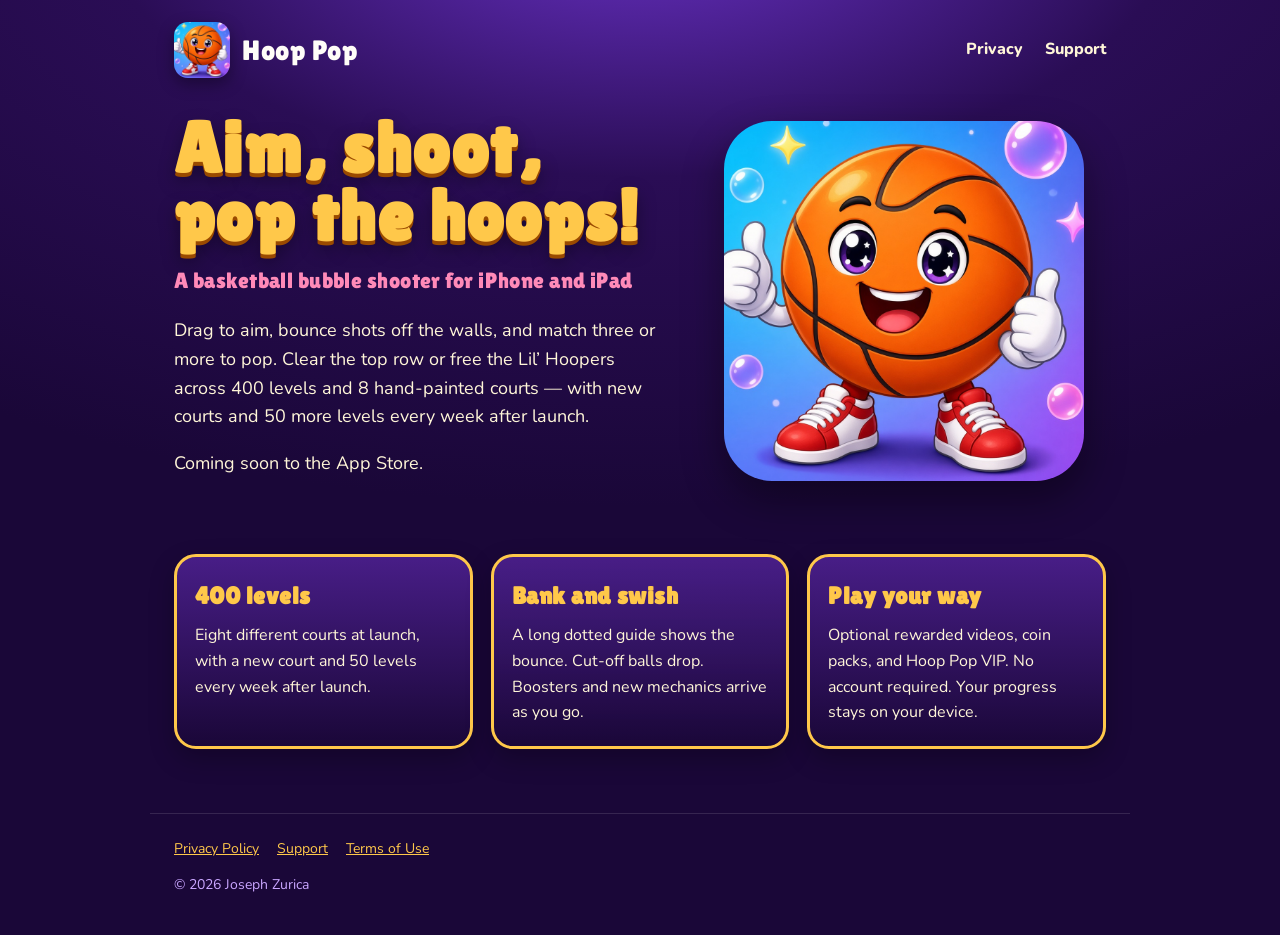
==== index.html @ 3625bb5b "Hoop Pop public site: landing page, privacy policy, and support. Published at https://jzurica.github" ====
<!DOCTYPE html>
<html lang="en">
<head>
  <meta charset="utf-8">
  <meta name="viewport" content="width=device-width, initial-scale=1">
  <title>Hoop Pop – Basketball Bubble Shooter</title>
  <meta name="description" content="Hoop Pop is a basketball bubble shooter for iPhone and iPad. Aim, bank, and pop your way through 400 colorful levels on 8 painted courts.">
  <link rel="icon" type="image/png" href="favicon.png">
  <link rel="apple-touch-icon" href="apple-touch-icon.png">
  <link rel="preconnect" href="https://fonts.googleapis.com">
  <link rel="preconnect" href="https://fonts.gstatic.com" crossorigin>
  <link href="https://fonts.googleapis.com/css2?family=Lilita+One&family=Nunito:wght@500;700;800&display=swap" rel="stylesheet">
  <link rel="stylesheet" href="style.css">
</head>
<body>
  <header>
    <a class="brand" href="index.html"><img src="icon.png" width="56" height="56" alt="Hoop Pop icon"><span class="display">Hoop Pop</span></a>
    <nav>
      <a href="privacy.html">Privacy</a>
      <a href="support.html">Support</a>
    </nav>
  </header>
  <section class="hero">
    <div>
      <h1 class="display">Aim, shoot, pop the hoops!</h1>
      <p class="tag display">A basketball bubble shooter for iPhone and iPad</p>
      <p>Drag to aim, bounce shots off the walls, and match three or more to pop. Clear the top row or free the Lil’ Hoopers across 400 levels and 8 hand-painted courts — with new courts and 50 more levels every week after launch.</p>
      <p>Coming soon to the App Store.</p>
    </div>
    <div class="mascot-wrap">
      <img class="icon" src="icon.png" alt="Hoop Pop app icon: a cheerful basketball mascot">
    </div>
  </section>
  <section class="features">
    <article class="card">
      <h3 class="display">400 levels</h3>
      <p>Eight different courts at launch, with a new court and 50 levels every week after launch.</p>
    </article>
    <article class="card">
      <h3 class="display">Bank and swish</h3>
      <p>A long dotted guide shows the bounce. Cut-off balls drop. Boosters and new mechanics arrive as you go.</p>
    </article>
    <article class="card">
      <h3 class="display">Play your way</h3>
      <p>Optional rewarded videos, coin packs, and Hoop Pop VIP. No account required. Your progress stays on your device.</p>
    </article>
  </section>
  <footer>
    <a href="privacy.html">Privacy Policy</a>
    <a href="support.html">Support</a>
    <a href="https://www.apple.com/legal/internet-services/itunes/dev/stdeula/">Terms of Use</a>
    <p>&copy; 2026 Joseph Zurica</p>
  </footer>
</body>
</html>
---- style.css ----
:root {
  --grape: #2a0d55;
  --deep: #1a0738;
  --purple: #5b27a8;
  --lilac: #c9a6ff;
  --gold: #ffc84a;
  --orange: #ff8a1a;
  --pink: #ff4d8d;
  --mint: #2ee08a;
  --cream: #fff6d8;
  --white: #fffdf8;
  --text: #24143f;
}
* { box-sizing: border-box; }
html, body { margin: 0; padding: 0; }
body {
  font-family: "Nunito", -apple-system, BlinkMacSystemFont, "Segoe UI", sans-serif;
  color: var(--cream);
  background: radial-gradient(1200px 600px at 50% -10%, #6a32c8 0%, var(--grape) 45%, var(--deep) 100%);
  min-height: 100vh;
  line-height: 1.6;
}
.display { font-family: "Lilita One", "Nunito", sans-serif; letter-spacing: 0.02em; }
a { color: var(--gold); }
a:hover { color: #ffe08a; }
header {
  display: flex; align-items: center; justify-content: space-between;
  max-width: 980px; margin: 0 auto; padding: 22px 24px 8px;
}
.brand { display: flex; align-items: center; gap: 12px; text-decoration: none; color: var(--white); }
.brand img { width: 56px; height: 56px; border-radius: 14px; box-shadow: 0 6px 16px rgba(0,0,0,.35); }
.brand span { font-size: 28px; }
nav a { margin-left: 18px; text-decoration: none; font-weight: 800; color: var(--cream); }
nav a:hover { color: var(--gold); }
.hero {
  max-width: 980px; margin: 0 auto; padding: 28px 24px 48px;
  display: grid; grid-template-columns: 1.1fr .9fr; gap: 36px; align-items: center;
}
.hero h1 { font-size: clamp(42px, 7vw, 72px); line-height: .95; margin: 0 0 12px; color: var(--gold);
  text-shadow: 0 4px 0 #9a4a00, 0 8px 18px rgba(0,0,0,.35); }
.hero .tag { font-size: 22px; color: #ff8ab8; margin: 0 0 18px; }
.hero p { font-size: 18px; max-width: 36em; }
.cta {
  display: inline-block; margin-top: 10px; padding: 14px 26px; border-radius: 999px;
  background: linear-gradient(#5af0a5, var(--mint) 55%, #1bb86e);
  color: #07331c; text-decoration: none; font-weight: 800; font-size: 18px;
  box-shadow: 0 6px 0 #0d6a3c, 0 10px 20px rgba(0,0,0,.3);
}
.cta:hover { color: #07331c; filter: brightness(1.05); }
.mascot-wrap { text-align: center; }
.mascot-wrap img.icon { width: min(360px, 100%); height: auto; border-radius: 48px;
  box-shadow: 0 18px 40px rgba(0,0,0,.4); }
.features { max-width: 980px; margin: 0 auto; padding: 10px 24px 64px;
  display: grid; grid-template-columns: repeat(3, 1fr); gap: 18px; }
.card {
  background: linear-gradient(180deg, rgba(91,39,168,.7), rgba(26,7,56,.85));
  border: 3px solid var(--gold); border-radius: 22px; padding: 20px 18px;
  box-shadow: 0 10px 24px rgba(0,0,0,.25);
}
.card h3 { margin: 0 0 8px; font-size: 24px; color: var(--gold); }
.card p { margin: 0; color: var(--cream); }
.legal, .page {
  max-width: 800px; margin: 0 auto; padding: 12px 24px 64px; color: var(--white);
}
.page h1, .legal h1 { font-size: 40px; color: var(--gold); margin: 12px 0 8px; }
.page h2, .legal h2 { font-size: 24px; color: var(--gold); margin: 28px 0 8px; }
.page p, .legal p, .page li, .legal li { color: #f3e9ff; }
.updated { color: var(--lilac); font-size: 14px; }
footer {
  max-width: 980px; margin: 0 auto; padding: 24px; color: var(--lilac); font-size: 14px;
  border-top: 1px solid rgba(255,255,255,.12);
}
footer a { margin-right: 14px; }
@media (max-width: 800px) {
  .hero, .features { grid-template-columns: 1fr; }
  nav a { margin-left: 12px; }
  .hero { padding-top: 12px; }
}
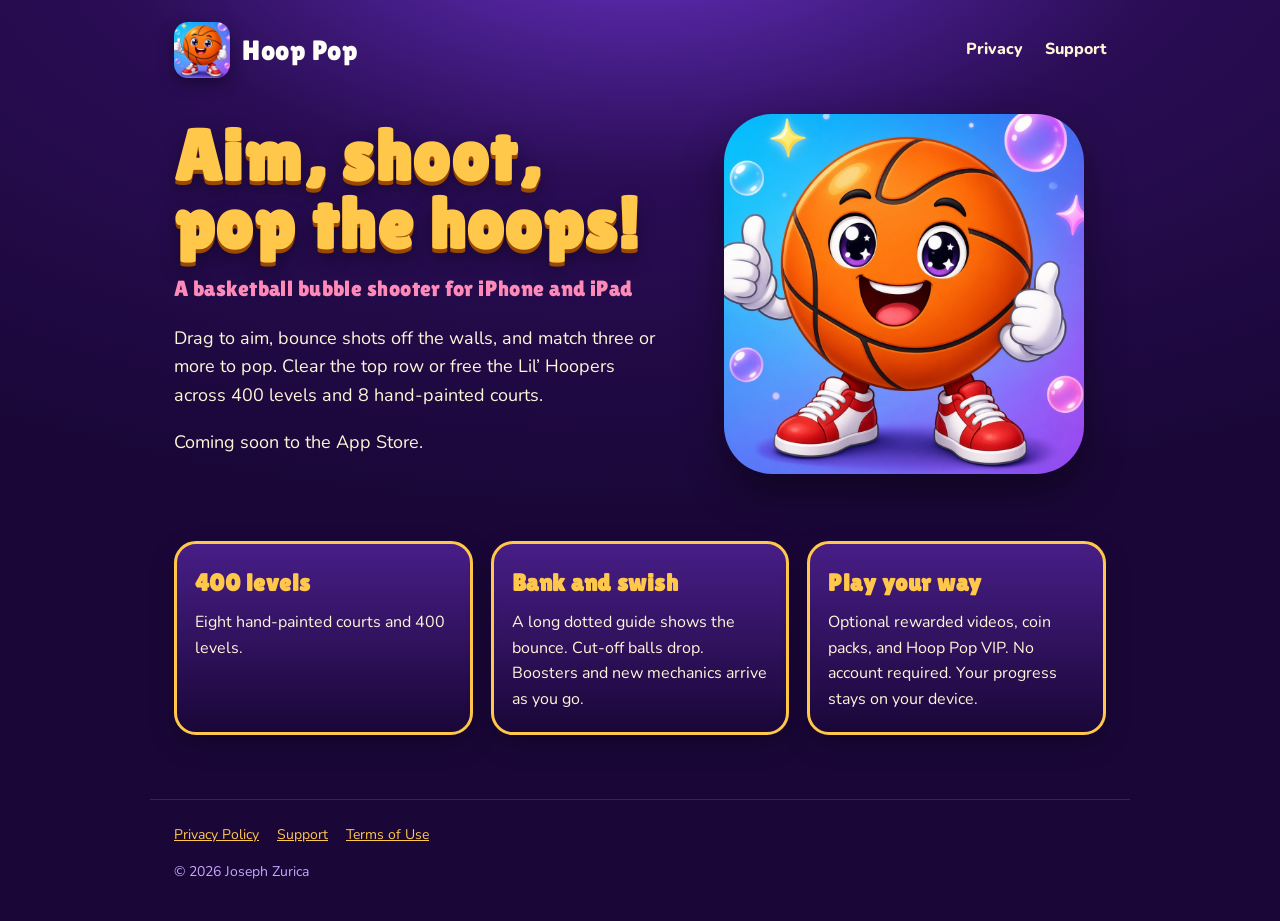
==== commit 0e7fc562: "Update privacy policy: no tracking, child-directed ads, no weekly-levels claim. State that Hoop Pop " ====
--- a/index.html
+++ b/index.html
@@ -24,7 +24,7 @@
     <div>
       <h1 class="display">Aim, shoot, pop the hoops!</h1>
       <p class="tag display">A basketball bubble shooter for iPhone and iPad</p>
-      <p>Drag to aim, bounce shots off the walls, and match three or more to pop. Clear the top row or free the Lil’ Hoopers across 400 levels and 8 hand-painted courts — with new courts and 50 more levels every week after launch.</p>
+      <p>Drag to aim, bounce shots off the walls, and match three or more to pop. Clear the top row or free the Lil’ Hoopers across 400 levels and 8 hand-painted courts.</p>
       <p>Coming soon to the App Store.</p>
     </div>
     <div class="mascot-wrap">
@@ -34,7 +34,7 @@
   <section class="features">
     <article class="card">
       <h3 class="display">400 levels</h3>
-      <p>Eight different courts at launch, with a new court and 50 levels every week after launch.</p>
+      <p>Eight hand-painted courts and 400 levels.</p>
     </article>
     <article class="card">
       <h3 class="display">Bank and swish</h3>
